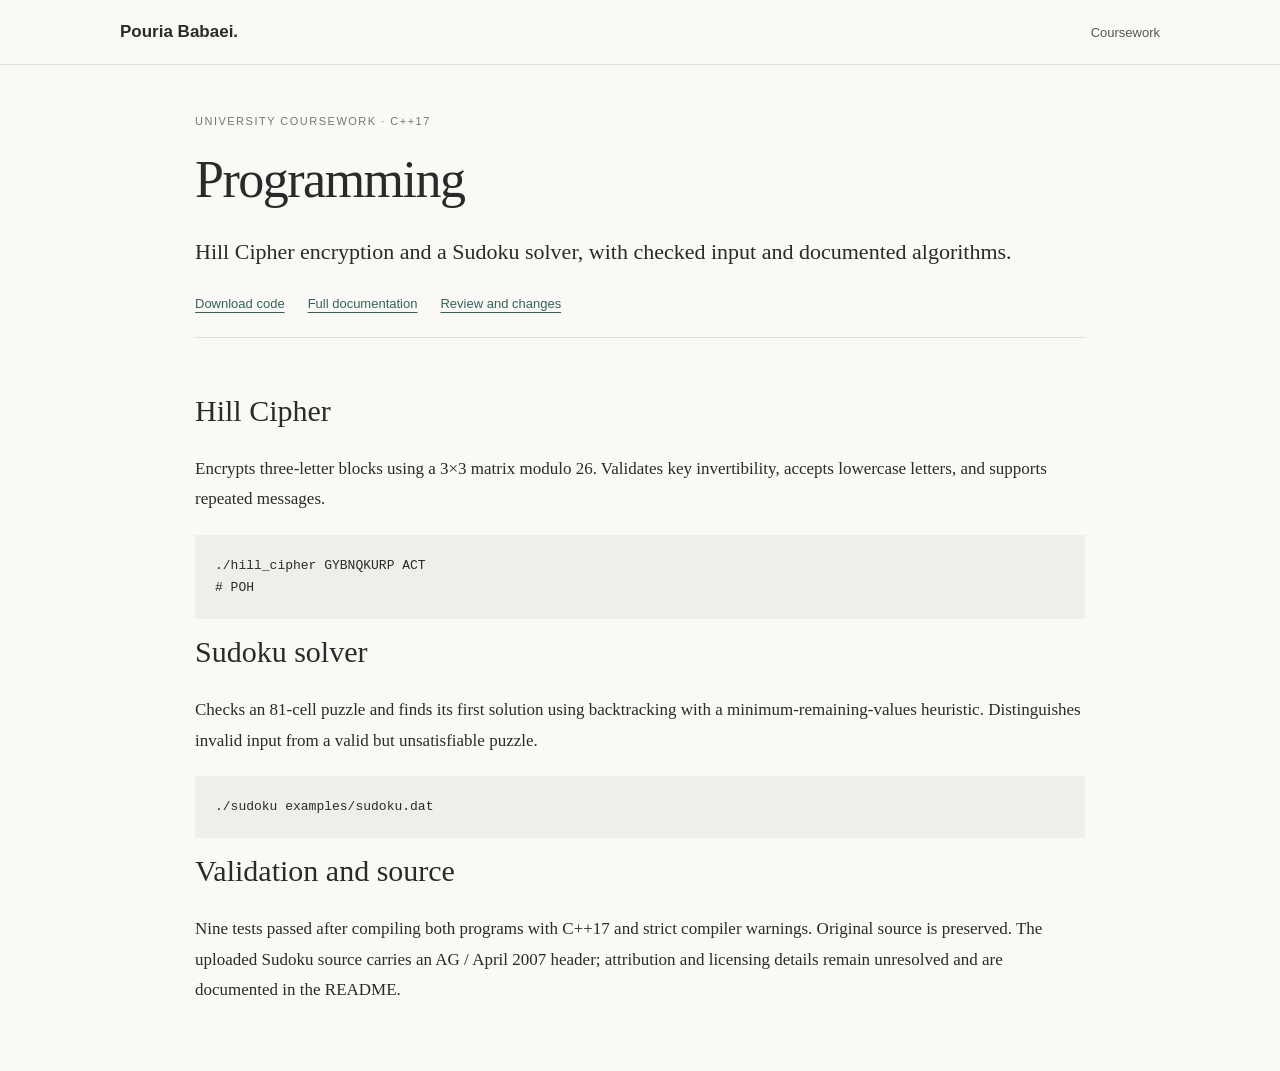
==== courses/programming/index.html @ c5a9d054 "Add reviewed C++ programming coursework: Hill Cipher and Sudoku" ====
<!doctype html><html lang="en"><head><meta charset="utf-8"><meta name="viewport" content="width=device-width,initial-scale=1"><title>Programming | Pouria Babaei</title><link rel="stylesheet" href="../../style.css"></head><body><header><div class="nav"><a class="brand" href="../../index.html">Pouria Babaei.</a><nav><a href="../../index.html#coursework">Coursework</a></nav></div></header><main style="max-width:950px;padding-top:40px"><span class="eyebrow">University coursework · C++17</span><h1>Programming</h1><p class="lead">Hill Cipher encryption and a Sudoku solver, with checked input and documented algorithms.</p><div class="links"><a href="source.zip" download>Download code</a><a href="README.md">Full documentation</a><a href="CHANGELOG.md">Review and changes</a></div><section><h2>Hill Cipher</h2><p>Encrypts three-letter blocks using a 3×3 matrix modulo 26. Validates key invertibility, accepts lowercase letters, and supports repeated messages.</p><pre>./hill_cipher GYBNQKURP ACT
# POH</pre><h2>Sudoku solver</h2><p>Checks an 81-cell puzzle and finds its first solution using backtracking with a minimum-remaining-values heuristic. Distinguishes invalid input from a valid but unsatisfiable puzzle.</p><pre>./sudoku examples/sudoku.dat</pre><h2>Validation and source</h2><p>Nine tests passed after compiling both programs with C++17 and strict compiler warnings. Original source is preserved. The uploaded Sudoku source carries an AG / April 2007 header; attribution and licensing details remain unresolved and are documented in the README.</p></section></main></body></html>
---- style.css ----
*{box-sizing:border-box}html{scroll-behavior:smooth;scroll-padding-top:90px}body{margin:0;background:#faf9f6;color:#292b2a;font:17px/1.8 Georgia,serif}a{color:#32645b;text-underline-offset:4px}a:hover{color:#173d34}header{position:sticky;top:0;background:#faf9f6f5;border-bottom:1px solid #dedfd9;z-index:5}.nav{max-width:1100px;margin:auto;padding:22px 30px;display:flex;justify-content:space-between;align-items:center}.brand{font:600 17px Arial;text-decoration:none;color:#292b2a}nav{display:flex;gap:26px;font:13px Arial}nav a{text-decoration:none;color:#555}main{max-width:1100px;padding:0 30px;margin:auto}.intro{display:grid;grid-template-columns:225px 1fr;gap:75px;padding:75px 0 65px}.portrait{width:160px;height:160px;border-radius:50%;background:#e2e9e1;display:grid;place-items:center;font:52px Georgia;color:#456257;margin-bottom:24px;border:10px double #d2ddcf}.profile h2{font:600 17px Arial;margin:0 0 9px}.profile p{font:14px/1.8 Arial;color:#676c66}.profile>a{font:13px Arial}.eyebrow,.label{font:11px/1.9 Arial;letter-spacing:1.5px;text-transform:uppercase;color:#6e7b68}h1{font-weight:400;font-size:52px;line-height:1.15;margin:14px 0 25px;letter-spacing:-1.5px}h2{font-size:30px;font-weight:400;line-height:1.3;margin:8px 0 24px}h3{font-size:23px;font-weight:400;line-height:1.4;margin:0 0 12px}p{margin:0 0 20px}.lead{font-size:22px;line-height:1.6}.muted{color:#70766d}.links{display:flex;gap:23px;font:13px Arial;margin:26px 0;flex-wrap:wrap}section{padding:45px 0;border-top:1px solid #dedfd9}.section-head{display:flex;justify-content:space-between;align-items:baseline;margin-bottom:20px}.small{font:12px/1.7 Arial;color:#74796f}.project{display:grid;grid-template-columns:145px 1fr;gap:35px;padding:24px 0}.tags{display:flex;gap:9px;flex-wrap:wrap}.tag{font:11px Arial;background:#edf0e9;padding:7px 10px;border-radius:3px;color:#5b6956}.columns{display:grid;grid-template-columns:1fr 1fr;gap:70px}.entry{margin-bottom:28px}.entry h3{font:600 15px/1.5 Arial;margin:0 0 5px}.entry p{font-size:15px;color:#62685f}.entry time{font:11px Arial;color:#7c8275}footer{max-width:1100px;margin:auto;padding:28px 30px 38px;display:flex;justify-content:space-between;border-top:1px solid #dedfd9;font:11px Arial;color:#7b8175}pre{padding:20px;background:#edf0e9;overflow:auto;font:13px/1.7 monospace}.table-wrap{overflow:auto}table{border-collapse:collapse;width:100%;font-size:14px}td,th{padding:12px;text-align:left;border-bottom:1px solid #ddd}a:focus-visible{outline:3px solid #759f8c;outline-offset:4px}@media(max-width:720px){.nav{padding:18px 20px}nav{gap:14px;font-size:12px}.brand{font-size:14px}main{padding:0 22px}.intro{grid-template-columns:1fr;gap:30px;padding:40px 0}.profile{display:grid;grid-template-columns:88px 1fr;gap:0 20px;align-items:center}.portrait{grid-row:1/4;width:88px;height:88px;font-size:30px;margin:0}.profile p{margin:0}.profile h2{margin:0}h1{font-size:39px}.lead{font-size:20px}.project{grid-template-columns:1fr;gap:12px}.columns{grid-template-columns:1fr;gap:20px}.section-head{display:block}footer{gap:20px}nav a:last-child{display:none}}@media(prefers-reduced-motion:reduce){html{scroll-behavior:auto}}
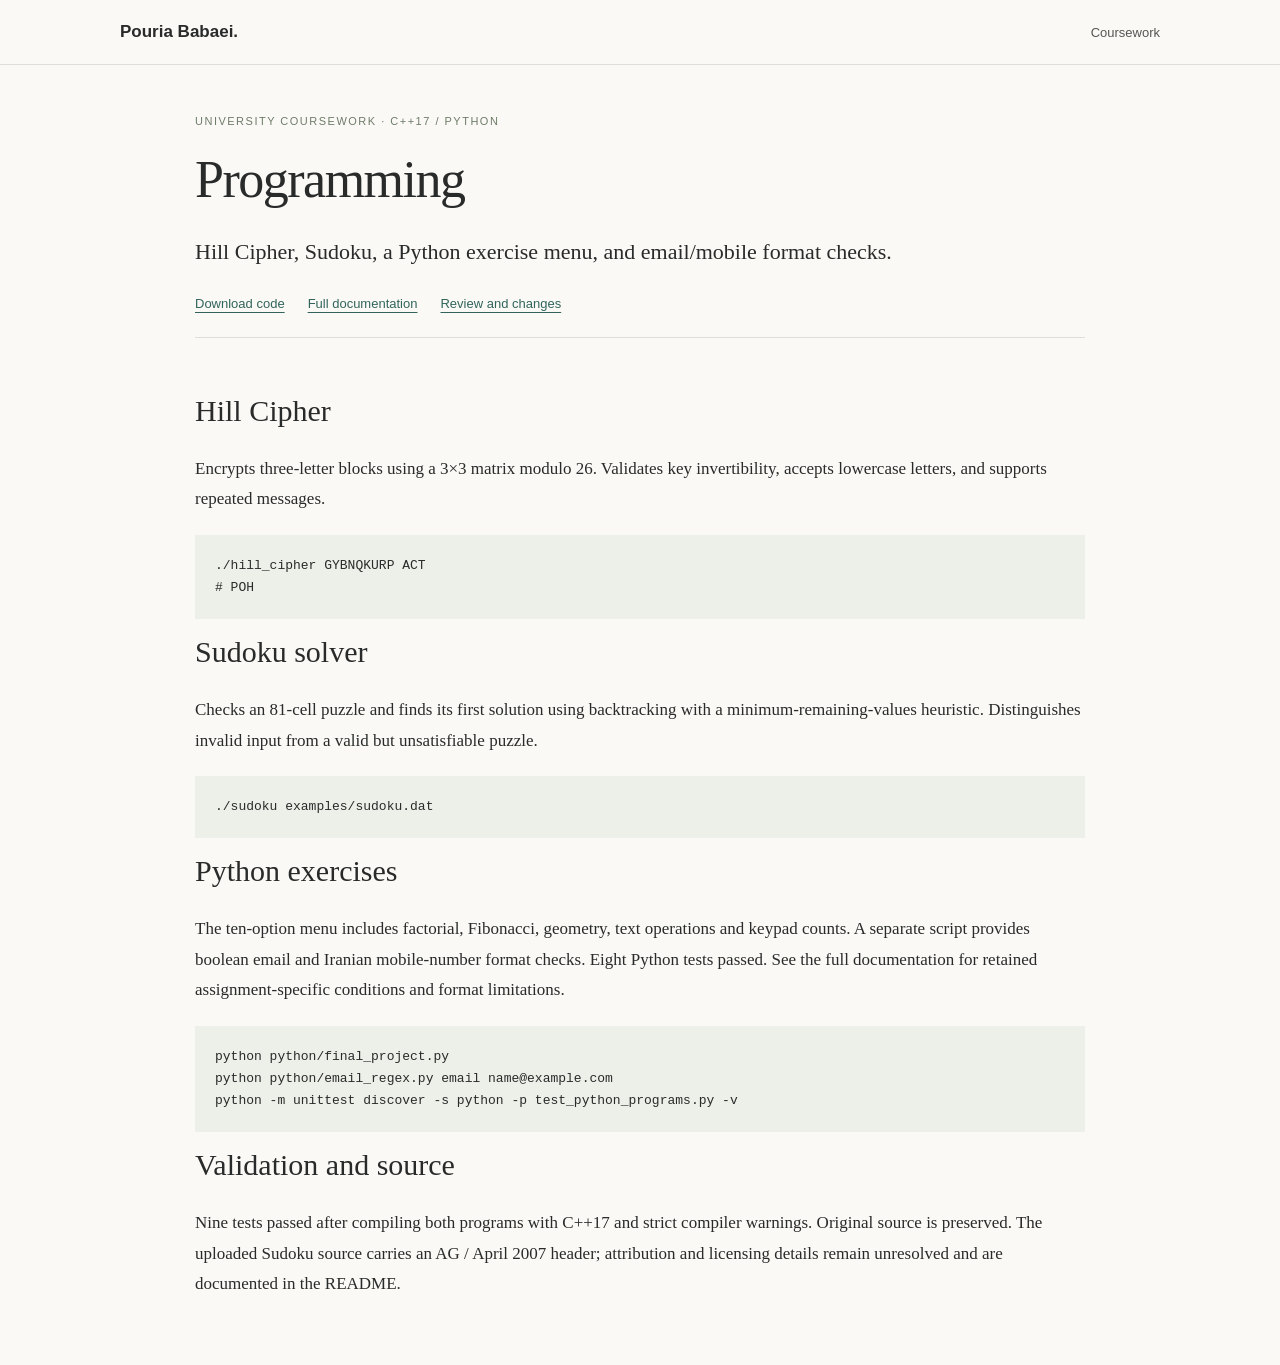
==== commit fcc83587: "Add reviewed Python menu project and email/mobile validators to programming coursework" ====
--- a/courses/programming/index.html
+++ b/courses/programming/index.html
@@ -1,2 +1,4 @@
-<!doctype html><html lang="en"><head><meta charset="utf-8"><meta name="viewport" content="width=device-width,initial-scale=1"><title>Programming | Pouria Babaei</title><link rel="stylesheet" href="../../style.css"></head><body><header><div class="nav"><a class="brand" href="../../index.html">Pouria Babaei.</a><nav><a href="../../index.html#coursework">Coursework</a></nav></div></header><main style="max-width:950px;padding-top:40px"><span class="eyebrow">University coursework · C++17</span><h1>Programming</h1><p class="lead">Hill Cipher encryption and a Sudoku solver, with checked input and documented algorithms.</p><div class="links"><a href="source.zip" download>Download code</a><a href="README.md">Full documentation</a><a href="CHANGELOG.md">Review and changes</a></div><section><h2>Hill Cipher</h2><p>Encrypts three-letter blocks using a 3×3 matrix modulo 26. Validates key invertibility, accepts lowercase letters, and supports repeated messages.</p><pre>./hill_cipher GYBNQKURP ACT
-# POH</pre><h2>Sudoku solver</h2><p>Checks an 81-cell puzzle and finds its first solution using backtracking with a minimum-remaining-values heuristic. Distinguishes invalid input from a valid but unsatisfiable puzzle.</p><pre>./sudoku examples/sudoku.dat</pre><h2>Validation and source</h2><p>Nine tests passed after compiling both programs with C++17 and strict compiler warnings. Original source is preserved. The uploaded Sudoku source carries an AG / April 2007 header; attribution and licensing details remain unresolved and are documented in the README.</p></section></main></body></html>+<!doctype html><html lang="en"><head><meta charset="utf-8"><meta name="viewport" content="width=device-width,initial-scale=1"><title>Programming | Pouria Babaei</title><link rel="stylesheet" href="../../style.css"></head><body><header><div class="nav"><a class="brand" href="../../index.html">Pouria Babaei.</a><nav><a href="../../index.html#coursework">Coursework</a></nav></div></header><main style="max-width:950px;padding-top:40px"><span class="eyebrow">University coursework · C++17 / Python</span><h1>Programming</h1><p class="lead">Hill Cipher, Sudoku, a Python exercise menu, and email/mobile format checks.</p><div class="links"><a href="source.zip" download>Download code</a><a href="README.md">Full documentation</a><a href="CHANGELOG.md">Review and changes</a></div><section><h2>Hill Cipher</h2><p>Encrypts three-letter blocks using a 3×3 matrix modulo 26. Validates key invertibility, accepts lowercase letters, and supports repeated messages.</p><pre>./hill_cipher GYBNQKURP ACT
+# POH</pre><h2>Sudoku solver</h2><p>Checks an 81-cell puzzle and finds its first solution using backtracking with a minimum-remaining-values heuristic. Distinguishes invalid input from a valid but unsatisfiable puzzle.</p><pre>./sudoku examples/sudoku.dat</pre><h2>Python exercises</h2><p>The ten-option menu includes factorial, Fibonacci, geometry, text operations and keypad counts. A separate script provides boolean email and Iranian mobile-number format checks. Eight Python tests passed. See the full documentation for retained assignment-specific conditions and format limitations.</p><pre>python python/final_project.py
+python python/email_regex.py email name@example.com
+python -m unittest discover -s python -p test_python_programs.py -v</pre><h2>Validation and source</h2><p>Nine tests passed after compiling both programs with C++17 and strict compiler warnings. Original source is preserved. The uploaded Sudoku source carries an AG / April 2007 header; attribution and licensing details remain unresolved and are documented in the README.</p></section></main></body></html>
